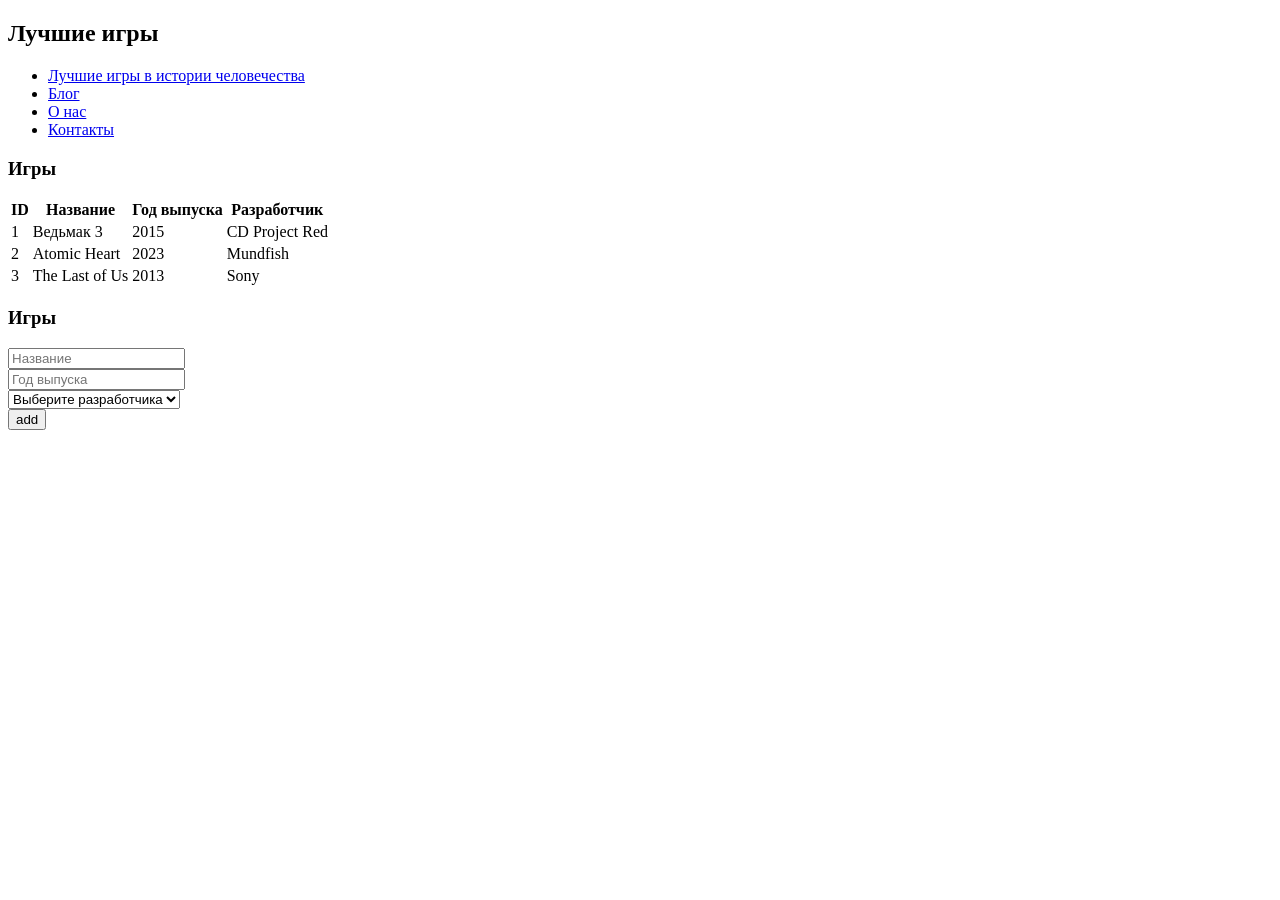
==== index.html @ 5c3d0049 "Add files via upload" ====
<!doctype html>
<html>
<head>
    <meta charset="UTF-8">
    <title>Best Games</title>
</head>
<body>
<section>
    <header>
        <div>
            <h1>Лучшие игры</h1>
        </div>
            <nav>
                <ul>
                    <li><a href="index.html">Лучшие игры в истории человечества</a></li>
                    <li><a href="blog.html">Блог</a></li>
                    <li><a href="about.html">О нас</a></li>
                    <li><a href="contact.html">Контакты</a></li>
                </ul>
            </nav>
    </header>
</section>
<section>
    <article>
        <div>
            <h3>Игры</h3>
        </div>
        <div>
            <table>
                <thead>
                    <tr>
                        <th>ID</th>
                        <th>Название</th>
                        <th>Год выпуска</th>
                        <th>Разработчик</th>
                    </tr>
                </thead>
                <tbody>
                    <tr>
                        <td>1</td>
                        <td>Ведьмак 3</td>
                        <td>2015</td>
                        <td>CD Project Red</td>
                    </tr>
                    <tr>
                        <td>2</td>
                        <td>Atomic Heart</td>
                        <td>2023</td>
                        <td>Mundfish</td>
                    </tr>
                    <tr>
                        <td>3</td>
                        <td>The Last of Us</td>
                        <td>2013</td>
                        <td>Sony</td>
                    </tr>
                </tbody>
            </table>
        </div>
    </article>
</section>
<section>
    <div>
        <h3>Игры</h3>
    </div>
    <div>
        <form method="POST" action="#">
            <div>
                <input type="text" name="name" placeholder="Название">
            </div>
            <div>
                <input type="number" name="year" placeholder="Год выпуска">
            </div>
            <div>
                <select name="developer">
                    <option disabled selected>Выберите разработчика</option>
                    <option value="1">CD Project Red</option>
                    <option value="2">Mundfish</option>
                    <option value="3">Sony</option>
                    <option value="3">Rockstar Games</option>
                </select>
            </div>
            <div>
                <input type="submit" value="add">
            </div>
        </form>
    </div>
</section>
</body>
</html>
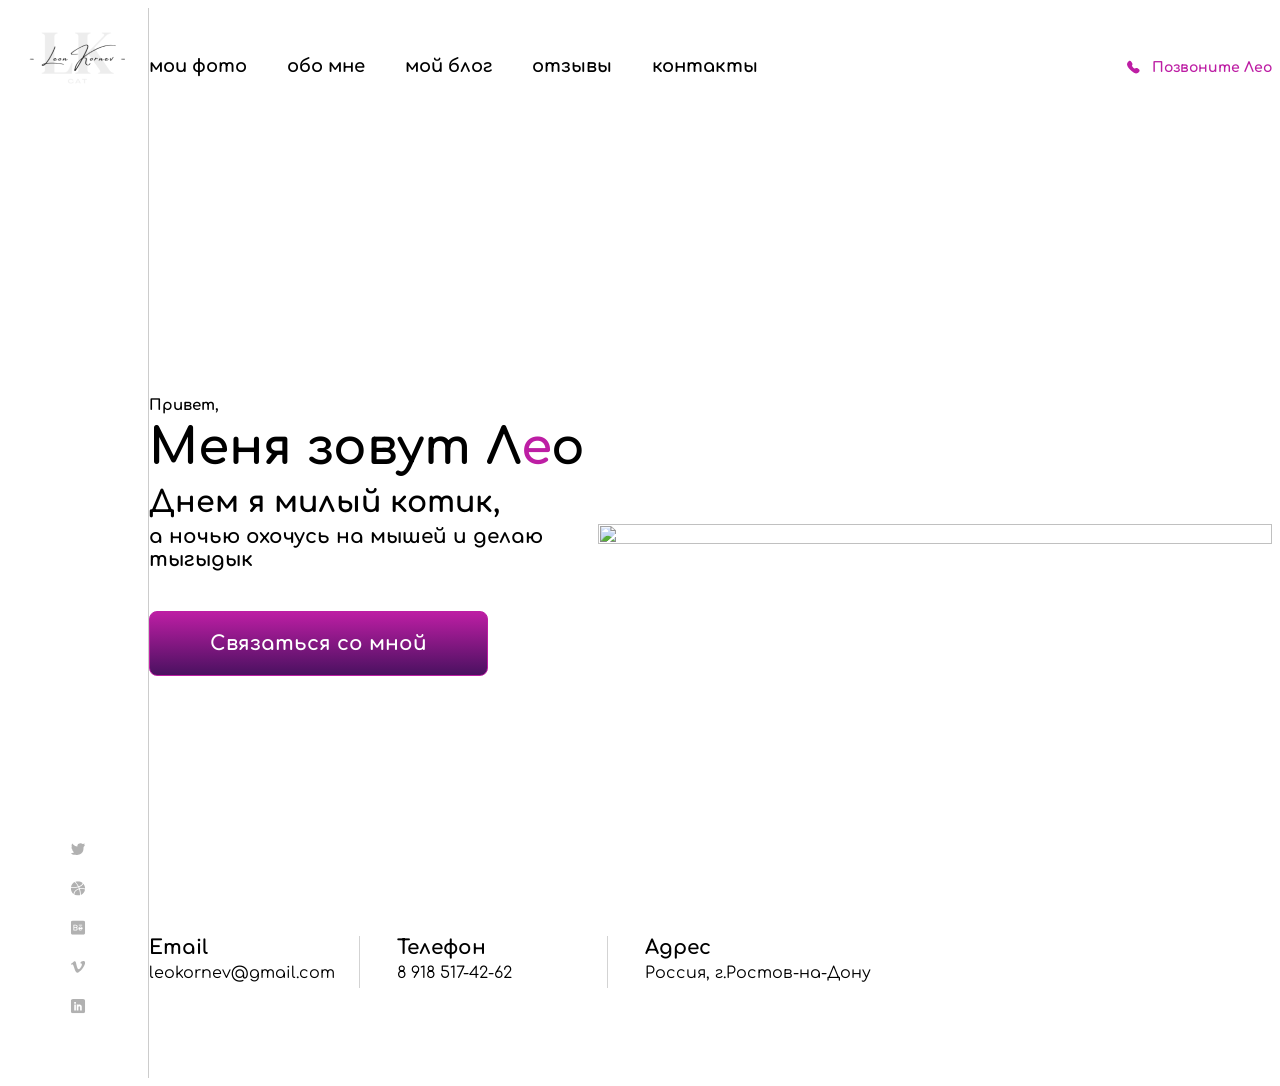
==== commit d9604f2a: "Add files via upload" ====
--- a/index.html
+++ b/index.html
@@ -1,90 +1,110 @@
 <!doctype html>
-<html>
+<html lang="en">
 <head>
     <meta charset="UTF-8">
-    <title>Best Games</title>
+    <meta name="viewport"
+          content="width=device-width, user-scalable=no, initial-scale=1.0, maximum-scale=1.0, minimum-scale=1.0">
+    <meta http-equiv="X-UA-Compatible" content="ie=edge">
+    <link rel="stylesheet" href="style.css">
+    <title>Leo</title>
 </head>
 <body>
-<section>
-    <header>
-        <div>
-            <h1>Лучшие игры</h1>
+<div class="main-block">
+    <nav class="sidebar">
+        <div class="logo">
+            <img src="./images/logo.png">
         </div>
-            <nav>
-                <ul>
-                    <li><a href="index.html">Лучшие игры в истории человечества</a></li>
-                    <li><a href="blog.html">Блог</a></li>
-                    <li><a href="about.html">О нас</a></li>
-                    <li><a href="contact.html">Контакты</a></li>
-                </ul>
-            </nav>
-    </header>
-</section>
-<section>
-    <article>
-        <div>
-            <h3>Игры</h3>
+        <div class="socials">
+            <div class="socials__element">
+                <a href="#">
+                    <img src="./images/twitter.svg">
+                </a>
+            </div>
+            <div class="socials__element">
+                <a href="#">
+                    <img src="images/dribbble.svg">
+                </a>
+            </div>
+            <div class="socials__element">
+                <a href="#">
+                    <img src="images/behance.svg">
+                </a>
+            </div>
+            <div class="socials__element">
+                <a href="#">
+                    <img src="images/vimeo.svg">
+                </a>
+            </div>
+            <div class="socials__element">
+                <a href="#">
+                    <img src="images/linkedin.svg">
+                </a>
+            </div>
         </div>
-        <div>
-            <table>
-                <thead>
-                    <tr>
-                        <th>ID</th>
-                        <th>Название</th>
-                        <th>Год выпуска</th>
-                        <th>Разработчик</th>
-                    </tr>
-                </thead>
-                <tbody>
-                    <tr>
-                        <td>1</td>
-                        <td>Ведьмак 3</td>
-                        <td>2015</td>
-                        <td>CD Project Red</td>
-                    </tr>
-                    <tr>
-                        <td>2</td>
-                        <td>Atomic Heart</td>
-                        <td>2023</td>
-                        <td>Mundfish</td>
-                    </tr>
-                    <tr>
-                        <td>3</td>
-                        <td>The Last of Us</td>
-                        <td>2013</td>
-                        <td>Sony</td>
-                    </tr>
-                </tbody>
-            </table>
+    </nav>
+    <div class="right">
+        <div class="container">
+            <div class="right-box">
+                <nav class="navigation">
+                    <div class="navigation__elements">
+                        <div class="navigation__elements__element">
+                            <p class="navigatio__element__text">мои фото</p>
+                            <div class="navigation__element__line"></div>
+                        </div>
+                        <div class="navigation__elements__element">
+                            <p class="navigatio__element__text">обо мне</p>
+                            <div class="navigation__element__line"></div>
+                        </div>
+                        <div class="navigation__elements__element">
+                            <p class="navigatio__element__text">мой блог</p>
+                            <div class="navigation__element__line"></div>
+                        </div>
+                        <div class="navigation__elements__element">
+                            <p class="navigatio__element__text">отзывы</p>
+                            <div class="navigation__element__line"></div>
+                        </div>
+                        <div class="navigation__elements__element">
+                            <p class="navigatio__element__text">контакты</p>
+                            <div class="navigation__element__line"></div>
+                        </div>
+                    </div>
+                    <div class="navigation__button">
+                        <img src="./images/phone.svg">
+                        <p class="navigation__button__text">Позвоните Лео</p>
+                    </div>
+                </nav>
+                <header class="header">
+                    <div class="header__content">
+                        <p class="header__content__text">Привет,</p>
+                        <h1 class="header__content__title">Меня зовут Л<span>е</span>о</h1>
+                        <h2 class="header__content__subtitle">Днем я милый котик,</h2>
+                        <h3 class="header__content__work">a ночью охочусь на мышей и делаю тыгыдык</h3>
+                        <button class="header__content__button">Связаться со мной</button>
+                    </div>
+                    <div class="header__img">
+                        <img src="images/leo.png">
+                    </div>
+                </header>
+                <div class="contacts">
+                    <div class="contacts__element">
+                        <h4 class="contacts__element_title">Email</h4>
+                        <p class="contacts__element__text">leokornev@gmail.com</p>
+                        <div class="contacts__element__line"></div>
+                    </div>
+                    <div class="contacts__element">
+                        <h4 class="contacts__element_title">Телефон</h4>
+                        <p class="contacts__element__text">8 918 517-42-62</p>
+                        <div class="contacts__element__line"></div>
+                    </div>
+                    <div class="contacts__element">
+                        <h4 class="contacts__element_title">Адрес</h4>
+                        <p class="contacts__element__text">Россия, г.Ростов-на-Дону</p>
+                    </div>
+                </div>
+            </div>
         </div>
-    </article>
-</section>
-<section>
-    <div>
-        <h3>Игры</h3>
     </div>
-    <div>
-        <form method="POST" action="#">
-            <div>
-                <input type="text" name="name" placeholder="Название">
-            </div>
-            <div>
-                <input type="number" name="year" placeholder="Год выпуска">
-            </div>
-            <div>
-                <select name="developer">
-                    <option disabled selected>Выберите разработчика</option>
-                    <option value="1">CD Project Red</option>
-                    <option value="2">Mundfish</option>
-                    <option value="3">Sony</option>
-                    <option value="3">Rockstar Games</option>
-                </select>
-            </div>
-            <div>
-                <input type="submit" value="add">
-            </div>
-        </form>
-    </div>
-</section>
+</div>
+
 </body>
 </html>
--- a/style.css
+++ b/style.css
@@ -0,0 +1,221 @@
+@import url('https://fonts.googleapis.com/css2?family=Comfortaa:wght@300;400;500&display=swap');
+
+`{
+margin: 0;
+padding: 0;
+box-sizing: border-box;
+}
+
+.main-block{
+    width: 100%;
+    display: flex;
+    align-items: flex-start;
+}
+
+.container{
+    max-width: 1163px;
+    width: 100%;
+    margin: 0 auto;
+}
+
+.sidebar{
+    height: 990px;
+    border-right: 1px solid #ccc;
+    padding: 20px 20px 60px 20px;
+    display: flex;
+    flex-direction: column;
+    align-items: center;
+    justify-content: space-between;
+}
+
+.socials{
+    display: flex;
+    flex-direction: column;
+    align-items: center;
+    gap: 20px;
+
+
+}
+
+.socials__element{
+    opacity: 0.3;
+}
+.socials__element:hover{
+    opacity: 0.6;
+}
+
+.right{
+    width: 100%;
+    display: flex;
+    flex-direction: column;
+    align-items: flex-start;
+    padding: 30px 0 50px 0;
+}
+
+.navigation{
+    width: 100%;
+    display: flex;
+    align-items: center;
+    justify-content: space-between;
+}
+
+.navigation__elements{
+    display: flex;
+    align-items: center;
+    gap: 40px;
+}
+
+.navigation__elements__element{
+    font-family: 'Comfortaa', sans-serif;
+    font-size: 18px;
+    font-weight: bold;
+    cursor: pointer;
+}
+
+.navigation__button{
+    display: flex;
+    gap: 10px;
+    align-items: center;
+    cursor: pointer;
+}
+
+
+.navigation__button__text{
+    font-family: 'Comfortaa', sans-serif;
+    font-size: 14px;
+    font-weight: bold;
+    color: #BD1EA4;
+}
+
+.navigation__element__line{
+    background-color: black;
+    width: 100%;
+    height: 2px;
+    opacity: 0;
+    transition: 0.4s;
+}
+
+.navigation__elements__element:hover{
+    .navigation__element__line{
+        opacity: 1;
+    }
+}
+
+.header{
+    width: 100%;
+    height: 800px;
+    display: flex;
+    align-items: center;
+    justify-content: space-between;
+    padding-top: 40px;
+}
+
+.header__content{
+    width: 40%;
+    display: flex;
+    flex-direction: column;
+    align-items: flex-start;
+}
+.header__img{
+    width: 60%;
+}
+
+
+.header__img img{
+    width: 100%;
+    height: 100%;
+    display: block;
+    transition: transform 0.3s ease-in-out;
+}
+
+.header__img img:hover{
+    transform: scale(1.2);
+
+}
+
+.header__content__text{
+    font-family: 'Comfortaa', sans-serif;
+    font-size: 15px;
+    font-weight: bold;
+    margin: 0 0 6px 0;
+}
+
+.header__content__title{
+    font-family: 'Comfortaa', sans-serif;
+    font-size: 50px;
+    font-weight: bold;
+    margin: 0;
+}
+
+.header__content__title span{
+    color: #BD1EA4;
+    margin: 0;
+}
+
+.header__content__subtitle{
+    font-family: 'Comfortaa', sans-serif;
+    font-size: 30px;
+    margin: 10px 0 6px 0;
+}
+
+.header__content__work{
+    font-family: 'Comfortaa', sans-serif;
+    font-size: 20px;
+    padding: 0px 0 40px 0;
+    margin: 0;
+}
+
+.header__content__button{
+    background-image: linear-gradient(#BD1EA4, #4A1160);
+    color: white;
+    padding: 20px 60px;
+    font-family: 'Comfortaa', sans-serif;
+    font-size: 20px;
+    font-weight: bold;
+    border: 1px solid #BD1EA4;
+    border-radius: 8px;
+    cursor: pointer;
+}
+
+.header__content__button:active{
+    background-image: linear-gradient(#4A1160,#BD1EA4);
+    color: white;
+}
+
+.contacts{
+    max-width: 752px;
+    width: 100%;
+    display: flex;
+    align-items: flex-start;
+}
+
+.contacts__element{
+    display: flex;
+    flex-direction: column;
+    width: 33%;
+    align-items: flex-start;
+    position: relative;
+}
+
+.contacts__element_title{
+    font-family: 'Comfortaa', sans-serif;
+    font-size: 20px;
+    font-weight: bold;
+    margin: 0;
+}
+
+.contacts__element__text{
+    font-family: 'Comfortaa', sans-serif;
+    font-size: 16px;
+    font-weight: normal;
+    margin: 0;
+    padding-top: 5px;
+}
+
+.contacts__element__line{
+    width: 1px;
+    height: 52px;
+    background-color: lightgrey;
+    position: absolute;
+    right: 15%;
+}
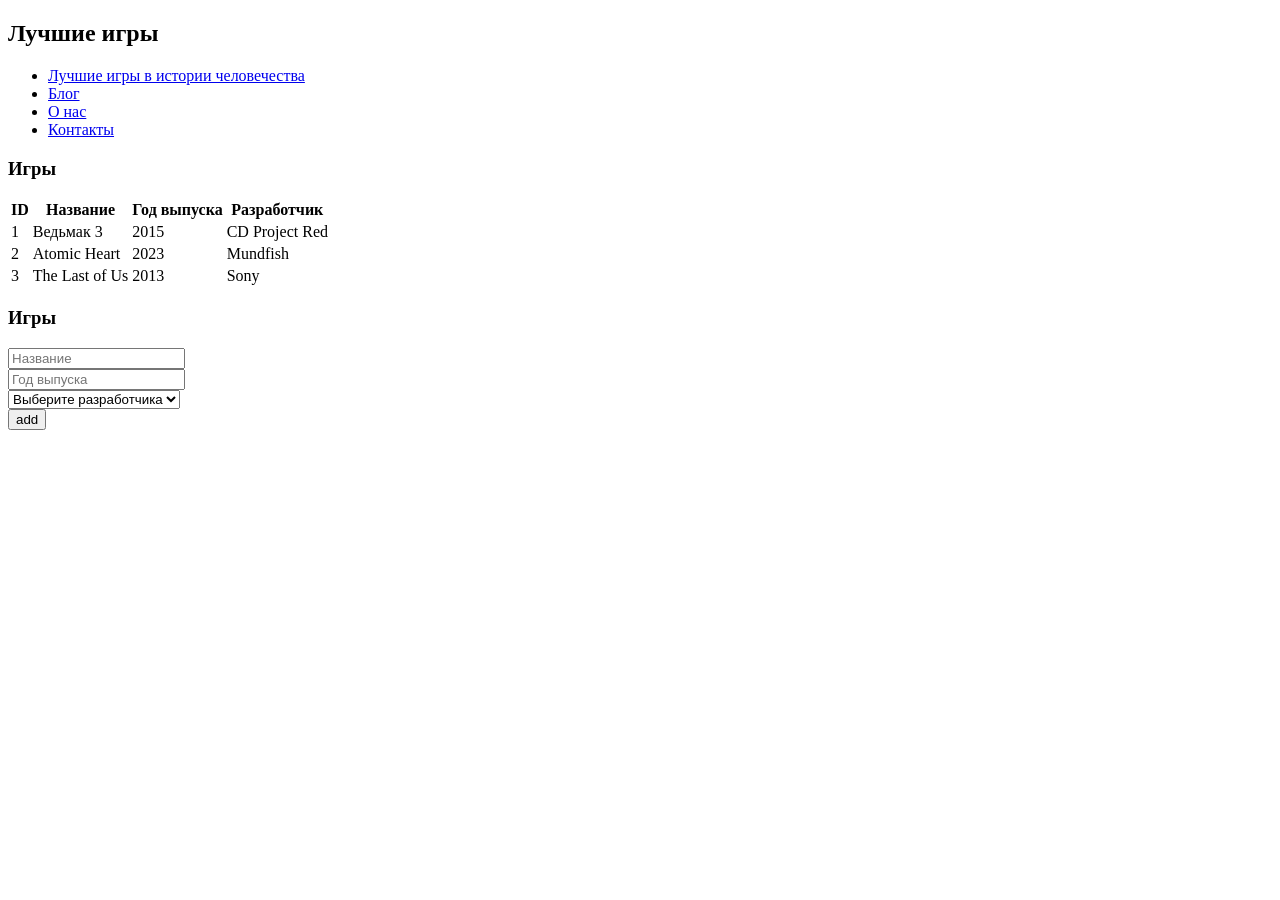
==== commit e004efda: "Merge 5c3d0049caa0f31c4fed98a7465e70963af9d7c7 into 52cc7e1f8b74fccfece0f20a3e5b36671100e8c9" ====
--- a/index.html
+++ b/index.html
@@ -1,110 +1,90 @@
 <!doctype html>
-<html lang="en">
+<html>
 <head>
     <meta charset="UTF-8">
-    <meta name="viewport"
-          content="width=device-width, user-scalable=no, initial-scale=1.0, maximum-scale=1.0, minimum-scale=1.0">
-    <meta http-equiv="X-UA-Compatible" content="ie=edge">
-    <link rel="stylesheet" href="style.css">
-    <title>Leo</title>
+    <title>Best Games</title>
 </head>
 <body>
-<div class="main-block">
-    <nav class="sidebar">
-        <div class="logo">
-            <img src="./images/logo.png">
+<section>
+    <header>
+        <div>
+            <h1>Лучшие игры</h1>
         </div>
-        <div class="socials">
-            <div class="socials__element">
-                <a href="#">
-                    <img src="./images/twitter.svg">
-                </a>
+            <nav>
+                <ul>
+                    <li><a href="index.html">Лучшие игры в истории человечества</a></li>
+                    <li><a href="blog.html">Блог</a></li>
+                    <li><a href="about.html">О нас</a></li>
+                    <li><a href="contact.html">Контакты</a></li>
+                </ul>
+            </nav>
+    </header>
+</section>
+<section>
+    <article>
+        <div>
+            <h3>Игры</h3>
+        </div>
+        <div>
+            <table>
+                <thead>
+                    <tr>
+                        <th>ID</th>
+                        <th>Название</th>
+                        <th>Год выпуска</th>
+                        <th>Разработчик</th>
+                    </tr>
+                </thead>
+                <tbody>
+                    <tr>
+                        <td>1</td>
+                        <td>Ведьмак 3</td>
+                        <td>2015</td>
+                        <td>CD Project Red</td>
+                    </tr>
+                    <tr>
+                        <td>2</td>
+                        <td>Atomic Heart</td>
+                        <td>2023</td>
+                        <td>Mundfish</td>
+                    </tr>
+                    <tr>
+                        <td>3</td>
+                        <td>The Last of Us</td>
+                        <td>2013</td>
+                        <td>Sony</td>
+                    </tr>
+                </tbody>
+            </table>
+        </div>
+    </article>
+</section>
+<section>
+    <div>
+        <h3>Игры</h3>
+    </div>
+    <div>
+        <form method="POST" action="#">
+            <div>
+                <input type="text" name="name" placeholder="Название">
             </div>
-            <div class="socials__element">
-                <a href="#">
-                    <img src="images/dribbble.svg">
-                </a>
+            <div>
+                <input type="number" name="year" placeholder="Год выпуска">
             </div>
-            <div class="socials__element">
-                <a href="#">
-                    <img src="images/behance.svg">
-                </a>
+            <div>
+                <select name="developer">
+                    <option disabled selected>Выберите разработчика</option>
+                    <option value="1">CD Project Red</option>
+                    <option value="2">Mundfish</option>
+                    <option value="3">Sony</option>
+                    <option value="3">Rockstar Games</option>
+                </select>
             </div>
-            <div class="socials__element">
-                <a href="#">
-                    <img src="images/vimeo.svg">
-                </a>
+            <div>
+                <input type="submit" value="add">
             </div>
-            <div class="socials__element">
-                <a href="#">
-                    <img src="images/linkedin.svg">
-                </a>
-            </div>
-        </div>
-    </nav>
-    <div class="right">
-        <div class="container">
-            <div class="right-box">
-                <nav class="navigation">
-                    <div class="navigation__elements">
-                        <div class="navigation__elements__element">
-                            <p class="navigatio__element__text">мои фото</p>
-                            <div class="navigation__element__line"></div>
-                        </div>
-                        <div class="navigation__elements__element">
-                            <p class="navigatio__element__text">обо мне</p>
-                            <div class="navigation__element__line"></div>
-                        </div>
-                        <div class="navigation__elements__element">
-                            <p class="navigatio__element__text">мой блог</p>
-                            <div class="navigation__element__line"></div>
-                        </div>
-                        <div class="navigation__elements__element">
-                            <p class="navigatio__element__text">отзывы</p>
-                            <div class="navigation__element__line"></div>
-                        </div>
-                        <div class="navigation__elements__element">
-                            <p class="navigatio__element__text">контакты</p>
-                            <div class="navigation__element__line"></div>
-                        </div>
-                    </div>
-                    <div class="navigation__button">
-                        <img src="./images/phone.svg">
-                        <p class="navigation__button__text">Позвоните Лео</p>
-                    </div>
-                </nav>
-                <header class="header">
-                    <div class="header__content">
-                        <p class="header__content__text">Привет,</p>
-                        <h1 class="header__content__title">Меня зовут Л<span>е</span>о</h1>
-                        <h2 class="header__content__subtitle">Днем я милый котик,</h2>
-                        <h3 class="header__content__work">a ночью охочусь на мышей и делаю тыгыдык</h3>
-                        <button class="header__content__button">Связаться со мной</button>
-                    </div>
-                    <div class="header__img">
-                        <img src="images/leo.png">
-                    </div>
-                </header>
-                <div class="contacts">
-                    <div class="contacts__element">
-                        <h4 class="contacts__element_title">Email</h4>
-                        <p class="contacts__element__text">leokornev@gmail.com</p>
-                        <div class="contacts__element__line"></div>
-                    </div>
-                    <div class="contacts__element">
-                        <h4 class="contacts__element_title">Телефон</h4>
-                        <p class="contacts__element__text">8 918 517-42-62</p>
-                        <div class="contacts__element__line"></div>
-                    </div>
-                    <div class="contacts__element">
-                        <h4 class="contacts__element_title">Адрес</h4>
-                        <p class="contacts__element__text">Россия, г.Ростов-на-Дону</p>
-                    </div>
-                </div>
-            </div>
-        </div>
+        </form>
     </div>
-</div>
-
+</section>
 </body>
 </html>
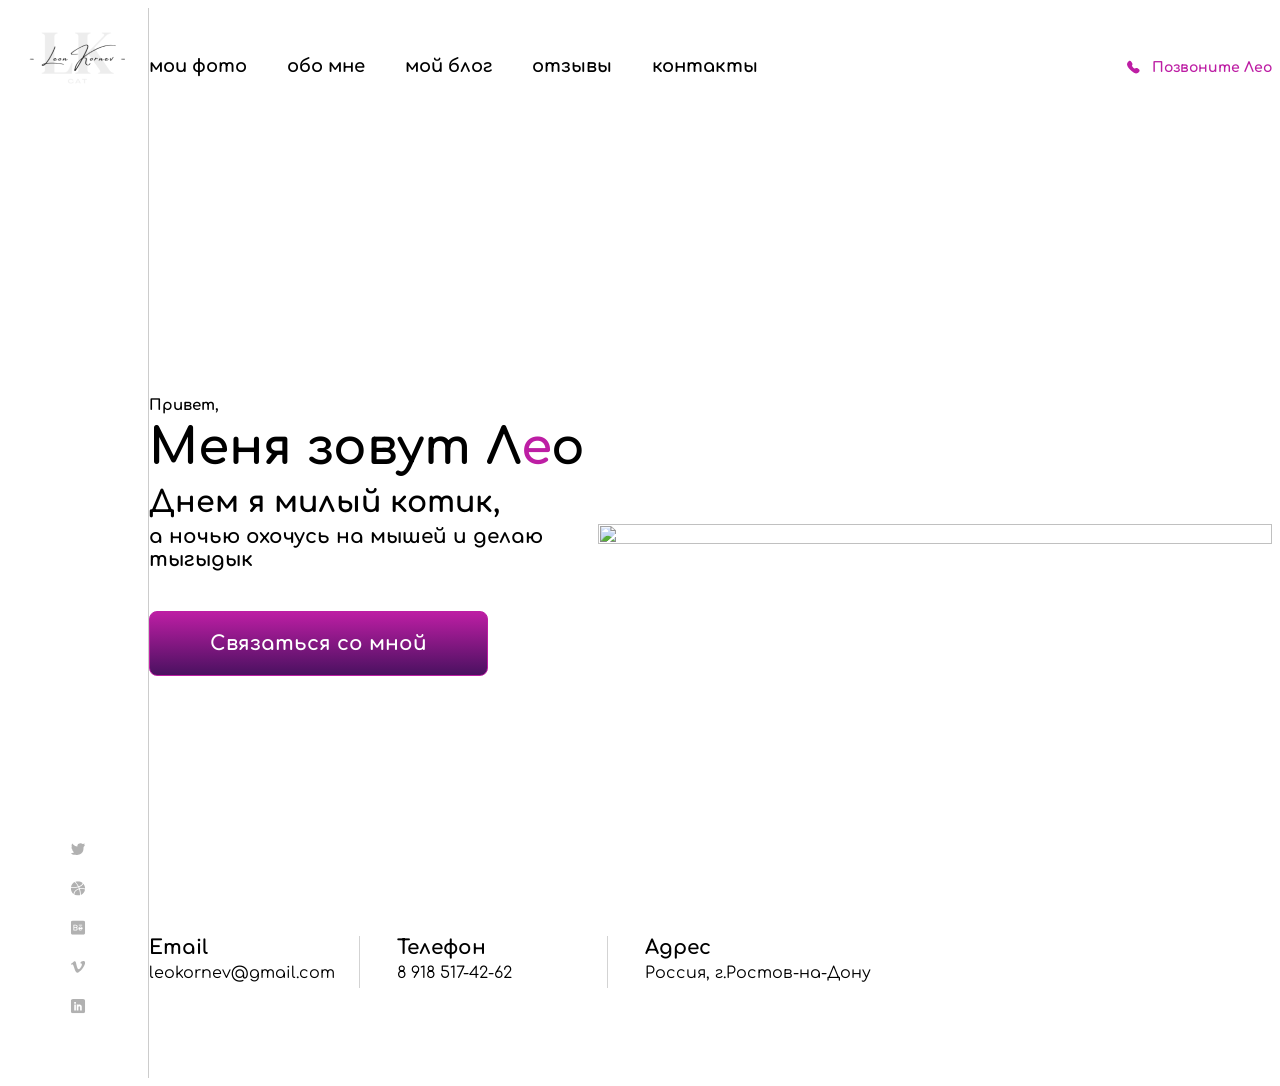
==== commit f6f9eee1: "Merge pull request #6 from annaaksi/feature-2/css Add files via upload" ====
--- a/index.html
+++ b/index.html
@@ -1,90 +1,110 @@
 <!doctype html>
-<html>
+<html lang="en">
 <head>
     <meta charset="UTF-8">
-    <title>Best Games</title>
+    <meta name="viewport"
+          content="width=device-width, user-scalable=no, initial-scale=1.0, maximum-scale=1.0, minimum-scale=1.0">
+    <meta http-equiv="X-UA-Compatible" content="ie=edge">
+    <link rel="stylesheet" href="style.css">
+    <title>Leo</title>
 </head>
 <body>
-<section>
-    <header>
-        <div>
-            <h1>Лучшие игры</h1>
+<div class="main-block">
+    <nav class="sidebar">
+        <div class="logo">
+            <img src="./images/logo.png">
         </div>
-            <nav>
-                <ul>
-                    <li><a href="index.html">Лучшие игры в истории человечества</a></li>
-                    <li><a href="blog.html">Блог</a></li>
-                    <li><a href="about.html">О нас</a></li>
-                    <li><a href="contact.html">Контакты</a></li>
-                </ul>
-            </nav>
-    </header>
-</section>
-<section>
-    <article>
-        <div>
-            <h3>Игры</h3>
+        <div class="socials">
+            <div class="socials__element">
+                <a href="#">
+                    <img src="./images/twitter.svg">
+                </a>
+            </div>
+            <div class="socials__element">
+                <a href="#">
+                    <img src="images/dribbble.svg">
+                </a>
+            </div>
+            <div class="socials__element">
+                <a href="#">
+                    <img src="images/behance.svg">
+                </a>
+            </div>
+            <div class="socials__element">
+                <a href="#">
+                    <img src="images/vimeo.svg">
+                </a>
+            </div>
+            <div class="socials__element">
+                <a href="#">
+                    <img src="images/linkedin.svg">
+                </a>
+            </div>
         </div>
-        <div>
-            <table>
-                <thead>
-                    <tr>
-                        <th>ID</th>
-                        <th>Название</th>
-                        <th>Год выпуска</th>
-                        <th>Разработчик</th>
-                    </tr>
-                </thead>
-                <tbody>
-                    <tr>
-                        <td>1</td>
-                        <td>Ведьмак 3</td>
-                        <td>2015</td>
-                        <td>CD Project Red</td>
-                    </tr>
-                    <tr>
-                        <td>2</td>
-                        <td>Atomic Heart</td>
-                        <td>2023</td>
-                        <td>Mundfish</td>
-                    </tr>
-                    <tr>
-                        <td>3</td>
-                        <td>The Last of Us</td>
-                        <td>2013</td>
-                        <td>Sony</td>
-                    </tr>
-                </tbody>
-            </table>
+    </nav>
+    <div class="right">
+        <div class="container">
+            <div class="right-box">
+                <nav class="navigation">
+                    <div class="navigation__elements">
+                        <div class="navigation__elements__element">
+                            <p class="navigatio__element__text">мои фото</p>
+                            <div class="navigation__element__line"></div>
+                        </div>
+                        <div class="navigation__elements__element">
+                            <p class="navigatio__element__text">обо мне</p>
+                            <div class="navigation__element__line"></div>
+                        </div>
+                        <div class="navigation__elements__element">
+                            <p class="navigatio__element__text">мой блог</p>
+                            <div class="navigation__element__line"></div>
+                        </div>
+                        <div class="navigation__elements__element">
+                            <p class="navigatio__element__text">отзывы</p>
+                            <div class="navigation__element__line"></div>
+                        </div>
+                        <div class="navigation__elements__element">
+                            <p class="navigatio__element__text">контакты</p>
+                            <div class="navigation__element__line"></div>
+                        </div>
+                    </div>
+                    <div class="navigation__button">
+                        <img src="./images/phone.svg">
+                        <p class="navigation__button__text">Позвоните Лео</p>
+                    </div>
+                </nav>
+                <header class="header">
+                    <div class="header__content">
+                        <p class="header__content__text">Привет,</p>
+                        <h1 class="header__content__title">Меня зовут Л<span>е</span>о</h1>
+                        <h2 class="header__content__subtitle">Днем я милый котик,</h2>
+                        <h3 class="header__content__work">a ночью охочусь на мышей и делаю тыгыдык</h3>
+                        <button class="header__content__button">Связаться со мной</button>
+                    </div>
+                    <div class="header__img">
+                        <img src="images/leo.png">
+                    </div>
+                </header>
+                <div class="contacts">
+                    <div class="contacts__element">
+                        <h4 class="contacts__element_title">Email</h4>
+                        <p class="contacts__element__text">leokornev@gmail.com</p>
+                        <div class="contacts__element__line"></div>
+                    </div>
+                    <div class="contacts__element">
+                        <h4 class="contacts__element_title">Телефон</h4>
+                        <p class="contacts__element__text">8 918 517-42-62</p>
+                        <div class="contacts__element__line"></div>
+                    </div>
+                    <div class="contacts__element">
+                        <h4 class="contacts__element_title">Адрес</h4>
+                        <p class="contacts__element__text">Россия, г.Ростов-на-Дону</p>
+                    </div>
+                </div>
+            </div>
         </div>
-    </article>
-</section>
-<section>
-    <div>
-        <h3>Игры</h3>
     </div>
-    <div>
-        <form method="POST" action="#">
-            <div>
-                <input type="text" name="name" placeholder="Название">
-            </div>
-            <div>
-                <input type="number" name="year" placeholder="Год выпуска">
-            </div>
-            <div>
-                <select name="developer">
-                    <option disabled selected>Выберите разработчика</option>
-                    <option value="1">CD Project Red</option>
-                    <option value="2">Mundfish</option>
-                    <option value="3">Sony</option>
-                    <option value="3">Rockstar Games</option>
-                </select>
-            </div>
-            <div>
-                <input type="submit" value="add">
-            </div>
-        </form>
-    </div>
-</section>
+</div>
+
 </body>
 </html>
--- a/style.css
+++ b/style.css
@@ -0,0 +1,221 @@
+@import url('https://fonts.googleapis.com/css2?family=Comfortaa:wght@300;400;500&display=swap');
+
+`{
+margin: 0;
+padding: 0;
+box-sizing: border-box;
+}
+
+.main-block{
+    width: 100%;
+    display: flex;
+    align-items: flex-start;
+}
+
+.container{
+    max-width: 1163px;
+    width: 100%;
+    margin: 0 auto;
+}
+
+.sidebar{
+    height: 990px;
+    border-right: 1px solid #ccc;
+    padding: 20px 20px 60px 20px;
+    display: flex;
+    flex-direction: column;
+    align-items: center;
+    justify-content: space-between;
+}
+
+.socials{
+    display: flex;
+    flex-direction: column;
+    align-items: center;
+    gap: 20px;
+
+
+}
+
+.socials__element{
+    opacity: 0.3;
+}
+.socials__element:hover{
+    opacity: 0.6;
+}
+
+.right{
+    width: 100%;
+    display: flex;
+    flex-direction: column;
+    align-items: flex-start;
+    padding: 30px 0 50px 0;
+}
+
+.navigation{
+    width: 100%;
+    display: flex;
+    align-items: center;
+    justify-content: space-between;
+}
+
+.navigation__elements{
+    display: flex;
+    align-items: center;
+    gap: 40px;
+}
+
+.navigation__elements__element{
+    font-family: 'Comfortaa', sans-serif;
+    font-size: 18px;
+    font-weight: bold;
+    cursor: pointer;
+}
+
+.navigation__button{
+    display: flex;
+    gap: 10px;
+    align-items: center;
+    cursor: pointer;
+}
+
+
+.navigation__button__text{
+    font-family: 'Comfortaa', sans-serif;
+    font-size: 14px;
+    font-weight: bold;
+    color: #BD1EA4;
+}
+
+.navigation__element__line{
+    background-color: black;
+    width: 100%;
+    height: 2px;
+    opacity: 0;
+    transition: 0.4s;
+}
+
+.navigation__elements__element:hover{
+    .navigation__element__line{
+        opacity: 1;
+    }
+}
+
+.header{
+    width: 100%;
+    height: 800px;
+    display: flex;
+    align-items: center;
+    justify-content: space-between;
+    padding-top: 40px;
+}
+
+.header__content{
+    width: 40%;
+    display: flex;
+    flex-direction: column;
+    align-items: flex-start;
+}
+.header__img{
+    width: 60%;
+}
+
+
+.header__img img{
+    width: 100%;
+    height: 100%;
+    display: block;
+    transition: transform 0.3s ease-in-out;
+}
+
+.header__img img:hover{
+    transform: scale(1.2);
+
+}
+
+.header__content__text{
+    font-family: 'Comfortaa', sans-serif;
+    font-size: 15px;
+    font-weight: bold;
+    margin: 0 0 6px 0;
+}
+
+.header__content__title{
+    font-family: 'Comfortaa', sans-serif;
+    font-size: 50px;
+    font-weight: bold;
+    margin: 0;
+}
+
+.header__content__title span{
+    color: #BD1EA4;
+    margin: 0;
+}
+
+.header__content__subtitle{
+    font-family: 'Comfortaa', sans-serif;
+    font-size: 30px;
+    margin: 10px 0 6px 0;
+}
+
+.header__content__work{
+    font-family: 'Comfortaa', sans-serif;
+    font-size: 20px;
+    padding: 0px 0 40px 0;
+    margin: 0;
+}
+
+.header__content__button{
+    background-image: linear-gradient(#BD1EA4, #4A1160);
+    color: white;
+    padding: 20px 60px;
+    font-family: 'Comfortaa', sans-serif;
+    font-size: 20px;
+    font-weight: bold;
+    border: 1px solid #BD1EA4;
+    border-radius: 8px;
+    cursor: pointer;
+}
+
+.header__content__button:active{
+    background-image: linear-gradient(#4A1160,#BD1EA4);
+    color: white;
+}
+
+.contacts{
+    max-width: 752px;
+    width: 100%;
+    display: flex;
+    align-items: flex-start;
+}
+
+.contacts__element{
+    display: flex;
+    flex-direction: column;
+    width: 33%;
+    align-items: flex-start;
+    position: relative;
+}
+
+.contacts__element_title{
+    font-family: 'Comfortaa', sans-serif;
+    font-size: 20px;
+    font-weight: bold;
+    margin: 0;
+}
+
+.contacts__element__text{
+    font-family: 'Comfortaa', sans-serif;
+    font-size: 16px;
+    font-weight: normal;
+    margin: 0;
+    padding-top: 5px;
+}
+
+.contacts__element__line{
+    width: 1px;
+    height: 52px;
+    background-color: lightgrey;
+    position: absolute;
+    right: 15%;
+}
